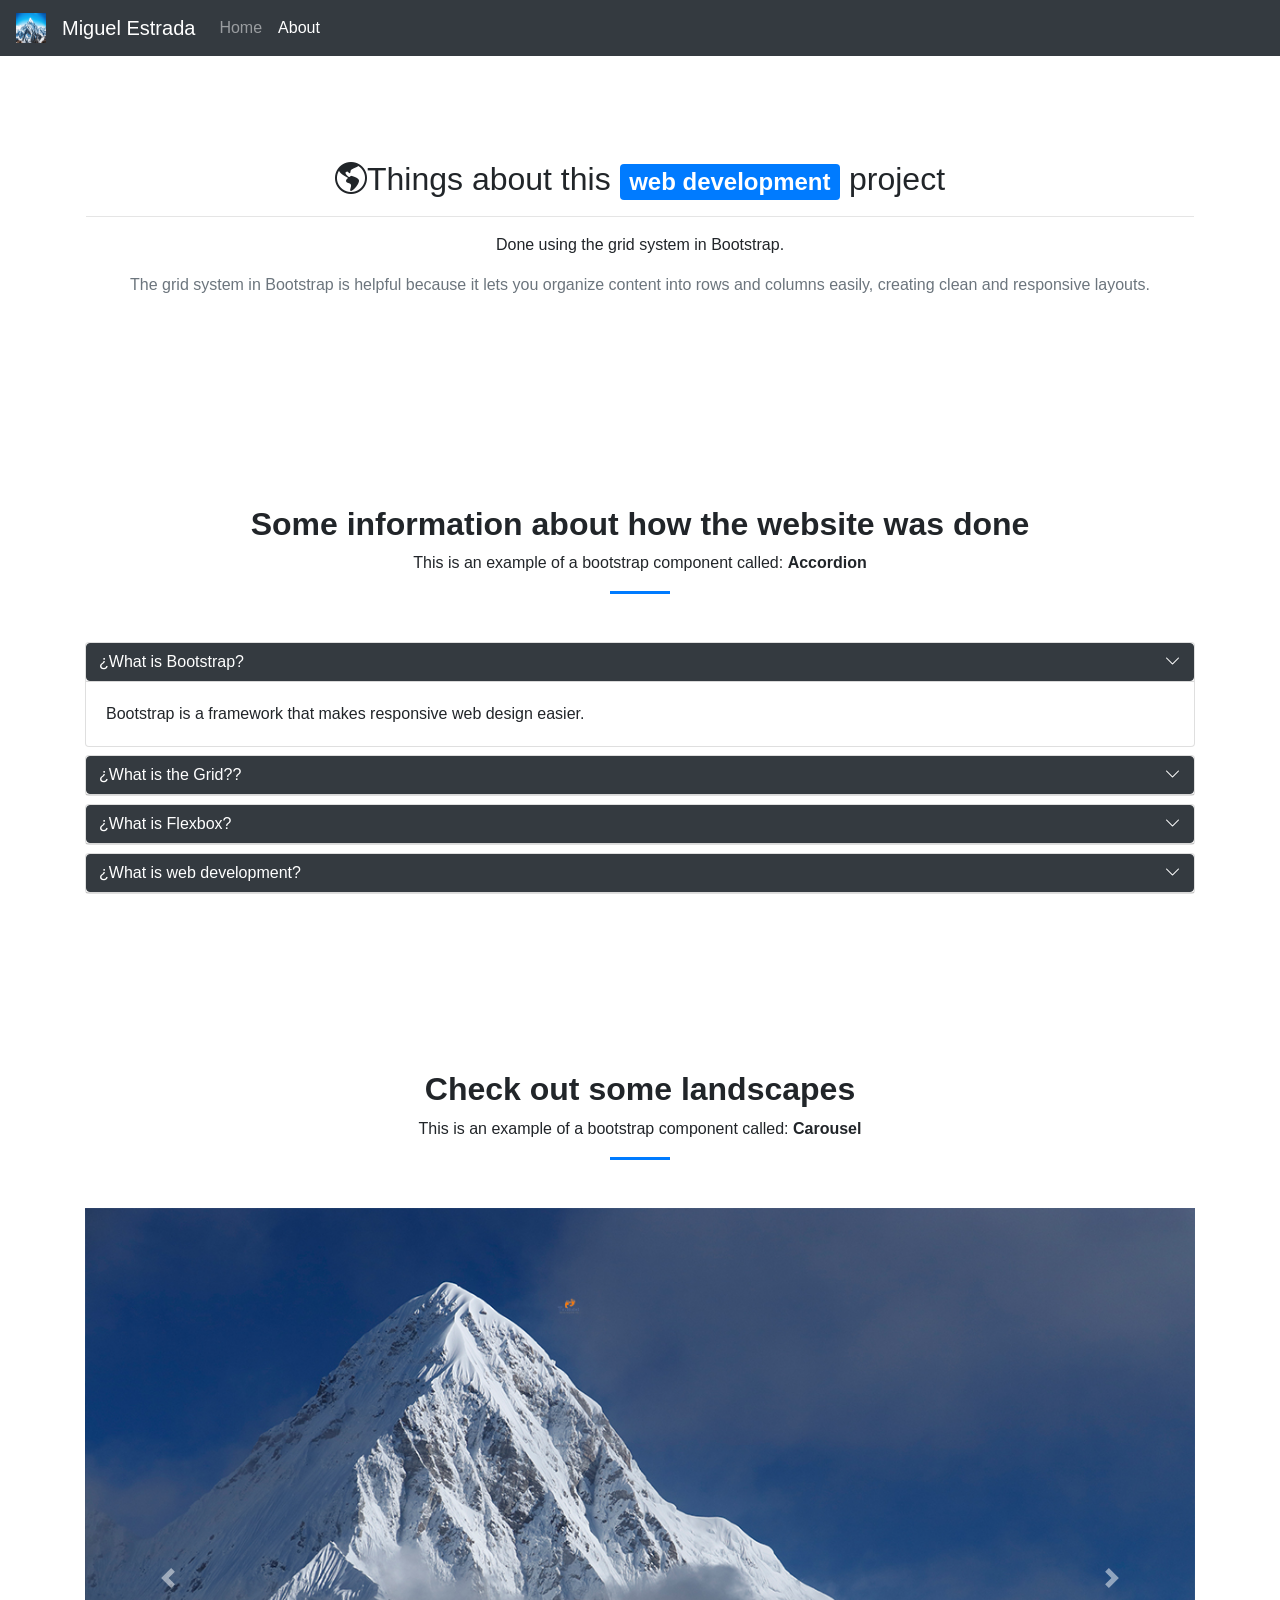
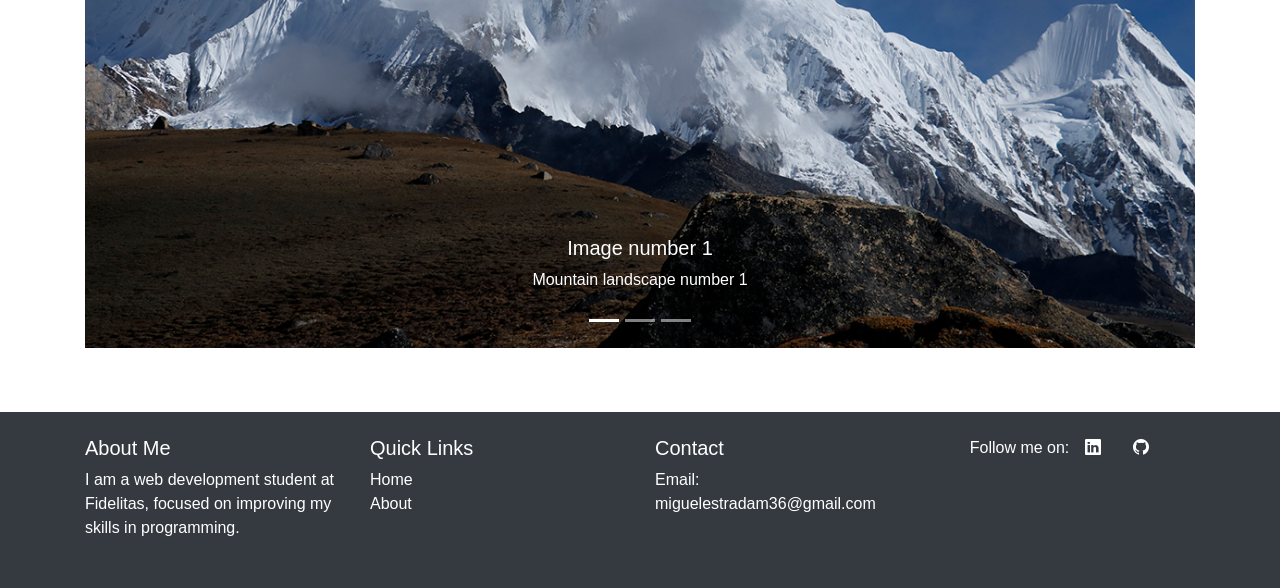
==== about.html @ 362be44a "Almost done" ====
<!DOCTYPE html>
<html lang="es">
    <head>
        <link rel="icon" href="assets/img/logo.jpg" type="image/jpeg">
        <!-- Bootstrap CSS -->
        <link href="assets/bootstrap/css/bootstrap.min.css" type="text/css" rel="stylesheet">
        <link href="assets/bootstrap/icons/bootstrap-icons.min.css" type="text/css" rel="stylesheet">
        <!-- Main CSS File -->
        <link href="assets/css/styles.css" type="text/css" rel="stylesheet">
        <!-- Charset definition -->
        <meta charset="UTF-8">
        <meta name="viewport" content="width=device-width, initial-scale=1.0">
        <!-- HTML page title -->
        <title>Miguel Estrada Murillo</title>
    </head>
    <body>
        <!-- Header of the page -->
        <header>
            <nav class="navbar navbar-expand-lg navbar-dark bg-dark">
                <a class="navbar-brand" href="index.html">
                    <img src="assets/img/logo.jpg" width="30" height="30" class="d-inline-block align-top" alt="Logo">
                </a>
                <a class="navbar-brand" href="index.html">Miguel Estrada</a>

                <button class="navbar-toggler" type="button" data-toggle="collapse" data-target="#navbarSupportedContent">
                    <span class="navbar-toggler-icon"></span>
                </button>

                <div class="collapse navbar-collapse" id="navbarSupportedContent">
                    <ul class="navbar-nav mr-auto">
                        <li class="nav-item">
                            <a class="nav-link" href="index.html">Home</a>
                        </li>
                        <li class="nav-item active">
                            <a class="nav-link" href="about.html">About</a>
                        </li>
                    </ul>
                </div>
            </nav>
        </header>
        <!-- Content of the page -->
        <main class="mb-4">
            <section>
                <div class="container text-center my-5 p-3">
                    <div class="row">
                        <div class="col-md-12 w-100">
                            <h2><i class="bi bi-globe-americas"></i>Things about this <span class="badge badge-primary">web development</span> project</h2>
                            <hr/>
                            <p>Done using the grid system in Bootstrap.</p>
                            <p class="text-muted">The grid system in Bootstrap is helpful because it lets you organize content into rows and columns easily, creating clean and responsive layouts.</p>
                        </div>
                    </div>
                </div>
            </section> 
            <section>
                <div class="my-4">
                    <div class="container text-center my-5">
                        <h2 class="font-weight-bold">Some information about how the website was done</h2>
                        <p>This is an example of a bootstrap component called: <strong>Accordion</strong></p>
                        <div class="mx-auto bg-primary" style="width: 60px; height: 3px;"></div>
                    </div>
                    <div class="container my-5">

                        <div id="accordion">

                            <!-- Item 1 -->
                            <div class="card shadow-sm mb-2">
                                <div class="card-header p-0" id="headingOne">
                                    <button class="btn btn-dark btn-block text-left d-flex justify-content-between align-items-center"
                                            data-toggle="collapse" data-target="#collapseOne">
                                        ¿What is Bootstrap?
                                        <i class="bi bi-chevron-down"></i>
                                    </button>
                                </div>

                                <div id="collapseOne" class="collapse show" data-parent="#accordion">
                                    <div class="card-body">
                                        Bootstrap is a framework that makes responsive web design easier.
                                    </div>
                                </div>
                            </div>

                            <!-- Item 2 -->
                            <div class="card shadow-sm mb-2">
                                <div class="card-header p-0" id="headingTwo">
                                    <button class="btn btn-dark btn-block text-left d-flex justify-content-between align-items-center collapsed"
                                            data-toggle="collapse" data-target="#collapseTwo">
                                        ¿What is the Grid??
                                        <i class="bi bi-chevron-down"></i>
                                    </button>
                                </div>

                                <div id="collapseTwo" class="collapse" data-parent="#accordion">
                                    <div class="card-body">
                                        A grid system is a design of rows and columns used to organize content
                                    </div>
                                </div>
                            </div>

                            <!-- Item 3 -->
                            <div class="card shadow-sm mb-2">
                                <div class="card-header p-0" id="headingThree">
                                    <button class="btn btn-dark btn-block text-left d-flex justify-content-between align-items-center collapsed"
                                            data-toggle="collapse" data-target="#collapseThree">
                                        ¿What is Flexbox?
                                        <i class="bi bi-chevron-down"></i>
                                    </button>
                                </div>

                                <div id="collapseThree" class="collapse" data-parent="#accordion">
                                    <div class="card-body">
                                        Flexbox is a layout model that makes it easier to align elements.
                                    </div>
                                </div>
                            </div>

                            <!-- Item 4 -->
                            <div class="card shadow-sm mb-2">
                                <div class="card-header p-0" id="headingOne">
                                    <button class="btn btn-dark btn-block text-left d-flex justify-content-between align-items-center"
                                            data-toggle="collapse" data-target="#collapseFour">
                                        ¿What is web development?
                                        <i class="bi bi-chevron-down"></i>
                                    </button>
                                </div>

                                <div id="collapseFour" class="collapse" data-parent="#accordion">
                                    <div class="card-body">
                                        Web development is the process of creating and maintaining websites or web applications.
                                    </div>
                                </div>
                            </div>

                        </div>
                    </div>
                </div>
            </section>
            <section>
                <div class="container text-center my-5">
                    <h2 class="font-weight-bold">Check out some landscapes</h2>
                    <p>This is an example of a bootstrap component called: <strong>Carousel</strong></p>
                    <div class="mx-auto bg-primary" style="width: 60px; height: 3px;"></div>
                </div>
                <div class="container">
                    <div id="carouselExampleIndicators" class="carousel slide" data-ride="carousel">
                    <ol class="carousel-indicators">
                        <li data-target="#carouselExampleIndicators" data-slide-to="0" class="active"></li>
                        <li data-target="#carouselExampleIndicators" data-slide-to="1"></li>
                        <li data-target="#carouselExampleIndicators" data-slide-to="2"></li>
                    </ol>
                    <div class="carousel-inner">
                        <div class="carousel-item active">
                            <img class="d-block w-100" src="assets/img/index-1.jpg" alt="First slide">
                            <div class="carousel-caption d-none d-md-block">
                                <h5>Image number 1</h5>
                                <p>Mountain landscape number 1</p>
                            </div>
                        </div>
                        <div class="carousel-item">
                            <img class="d-block w-100" src="assets/img/index-2.jpg" alt="Second slide">
                            <div class="carousel-caption d-none d-md-block">
                                <h5>Image number 2</h5>
                                <p>Mountain landscape number 2</p>
                            </div>
                        </div>
                        <div class="carousel-item">
                            <img class="d-block w-100" src="assets/img/index-3.webp" alt="Third slide">
                            <div class="carousel-caption d-none d-md-block">
                                <h5>Image number 3</h5>
                                <p>Mountain landscape number 3</p>
                            </div>
                        </div>
                    </div>
                    <a class="carousel-control-prev" href="#carouselExampleIndicators" role="button" data-slide="prev">
                        <span class="carousel-control-prev-icon" aria-hidden="true"></span>
                        <span class="sr-only">Previous</span>
                    </a>
                    <a class="carousel-control-next" href="#carouselExampleIndicators" role="button" data-slide="next">
                        <span class="carousel-control-next-icon" aria-hidden="true"></span>
                        <span class="sr-only">Next</span>
                    </a>
                    </div>
                </div>
            </section>
        </main>
        <!-- Footer of the page -->
        <footer>
            <section class="bg-dark text-white pt-4 pb-3">
                <div class="container">
                    <div class="row text-center text-md-left">

                        <!-- About -->
                        <div class="col-md-3 mb-3">
                            <h5>About Me</h5>
                            <p>
                                I am a web development student at Fidelitas, focused on improving my skills in programming.
                            </p>
                        </div>

                        <!-- Links -->
                        <div class="col-md-3 mb-3">
                            <h5>Quick Links</h5>
                            <ul class="list-unstyled">
                                <li><a href="index.html" class="text-white">Home</a></li>
                                <li><a href="about.html" class="text-white">About</a></li>
                            </ul>
                        </div>

                        <!-- Contact -->
                        <div class="col-md-3 mb-3">
                            <h5>Contact</h5>
                            <p>Email: miguelestradam36@gmail.com</p>
                        </div>

                        <!-- Social -->
                        <div class="col-md-3 mb-3">
                                <div class="d-flex justify-content-center">
                                    <p>Follow me on:</p>
                                    <a href="#" class="text-white mx-3"><i class="bi bi-linkedin"></i></a>
                                    <a href="#" class="text-white mx-3"><i class="bi bi-github"></i></a>
                                </div>
                        </div>

                    </div>
                </div>
            </section>
        </footer>
        <!-- jQuery correcto -->
        <script src="assets/jquery/jquery-3.5.1.slim.min.js"></script>

        <!-- Bootstrap bundle (incluye Popper) -->
        <script src="assets/bootstrap/js/bootstrap.bundle.min.js"></script>
    </body>
</html>
---- assets/css/styles.css ----
html, body {
    height: 100%;
    margin: 0;
}

body {
    display: flex;
    flex-direction: column;
}

main {
    flex: 1; /* Empuja el footer hacia abajo */
}

main section{
    padding-top: 40px;
    padding-bottom: 40px;
}

header a {
    color: white;
    text-decoration: none;
}
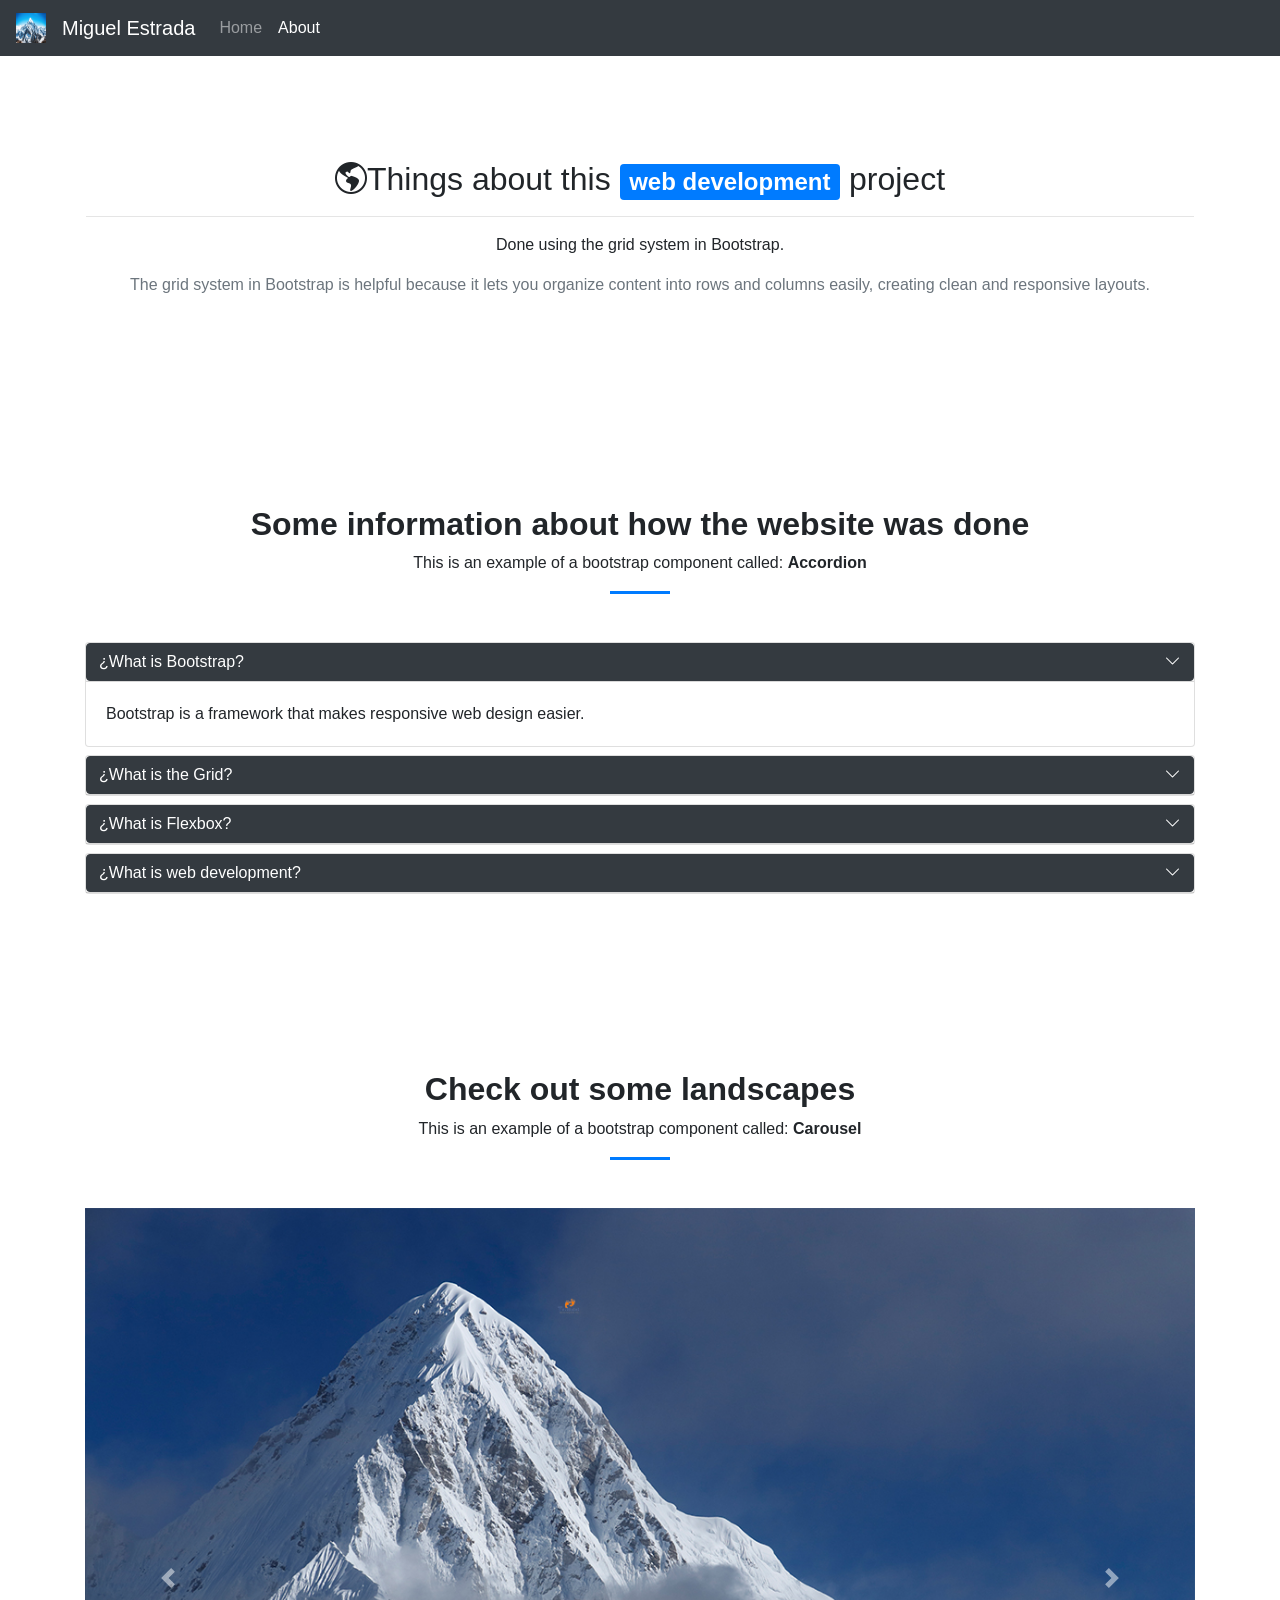
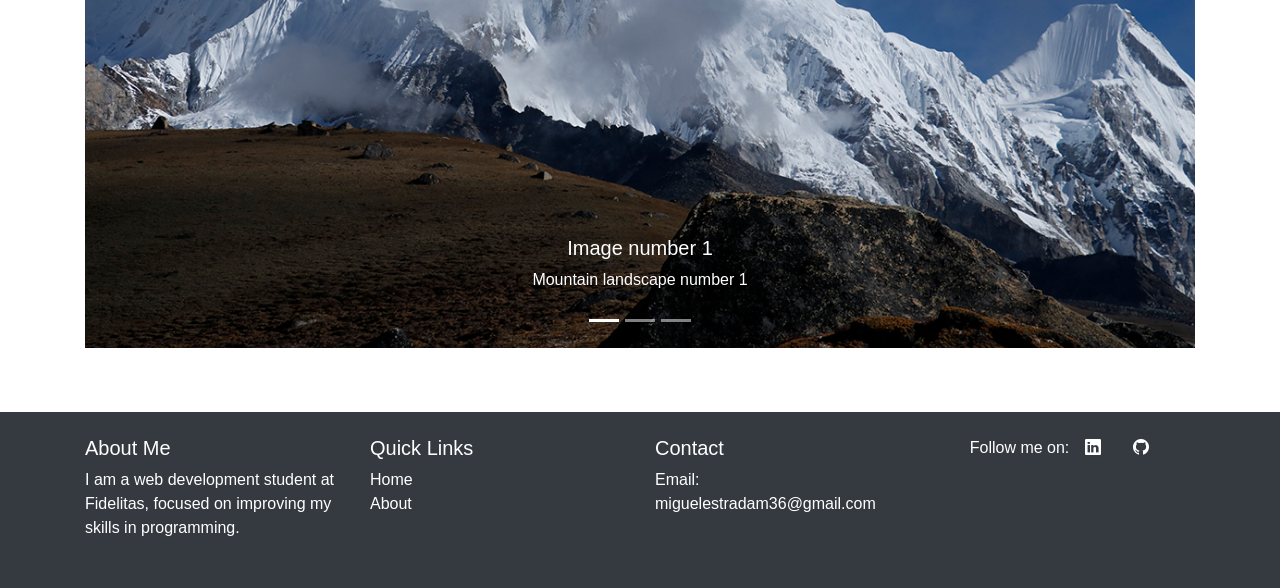
==== commit 870371eb: "Finished" ====
--- a/about.html
+++ b/about.html
@@ -85,7 +85,7 @@
                                 <div class="card-header p-0" id="headingTwo">
                                     <button class="btn btn-dark btn-block text-left d-flex justify-content-between align-items-center collapsed"
                                             data-toggle="collapse" data-target="#collapseTwo">
-                                        ¿What is the Grid??
+                                        ¿What is the Grid?
                                         <i class="bi bi-chevron-down"></i>
                                     </button>
                                 </div>
--- a/assets/css/styles.css
+++ b/assets/css/styles.css
@@ -1,23 +1,5 @@
-html, body {
-    height: 100%;
-    margin: 0;
-}
-
-body {
-    display: flex;
-    flex-direction: column;
-}
-
-main {
-    flex: 1; /* Empuja el footer hacia abajo */
-}
 
 main section{
     padding-top: 40px;
     padding-bottom: 40px;
 }
-
-header a {
-    color: white;
-    text-decoration: none;
-}
